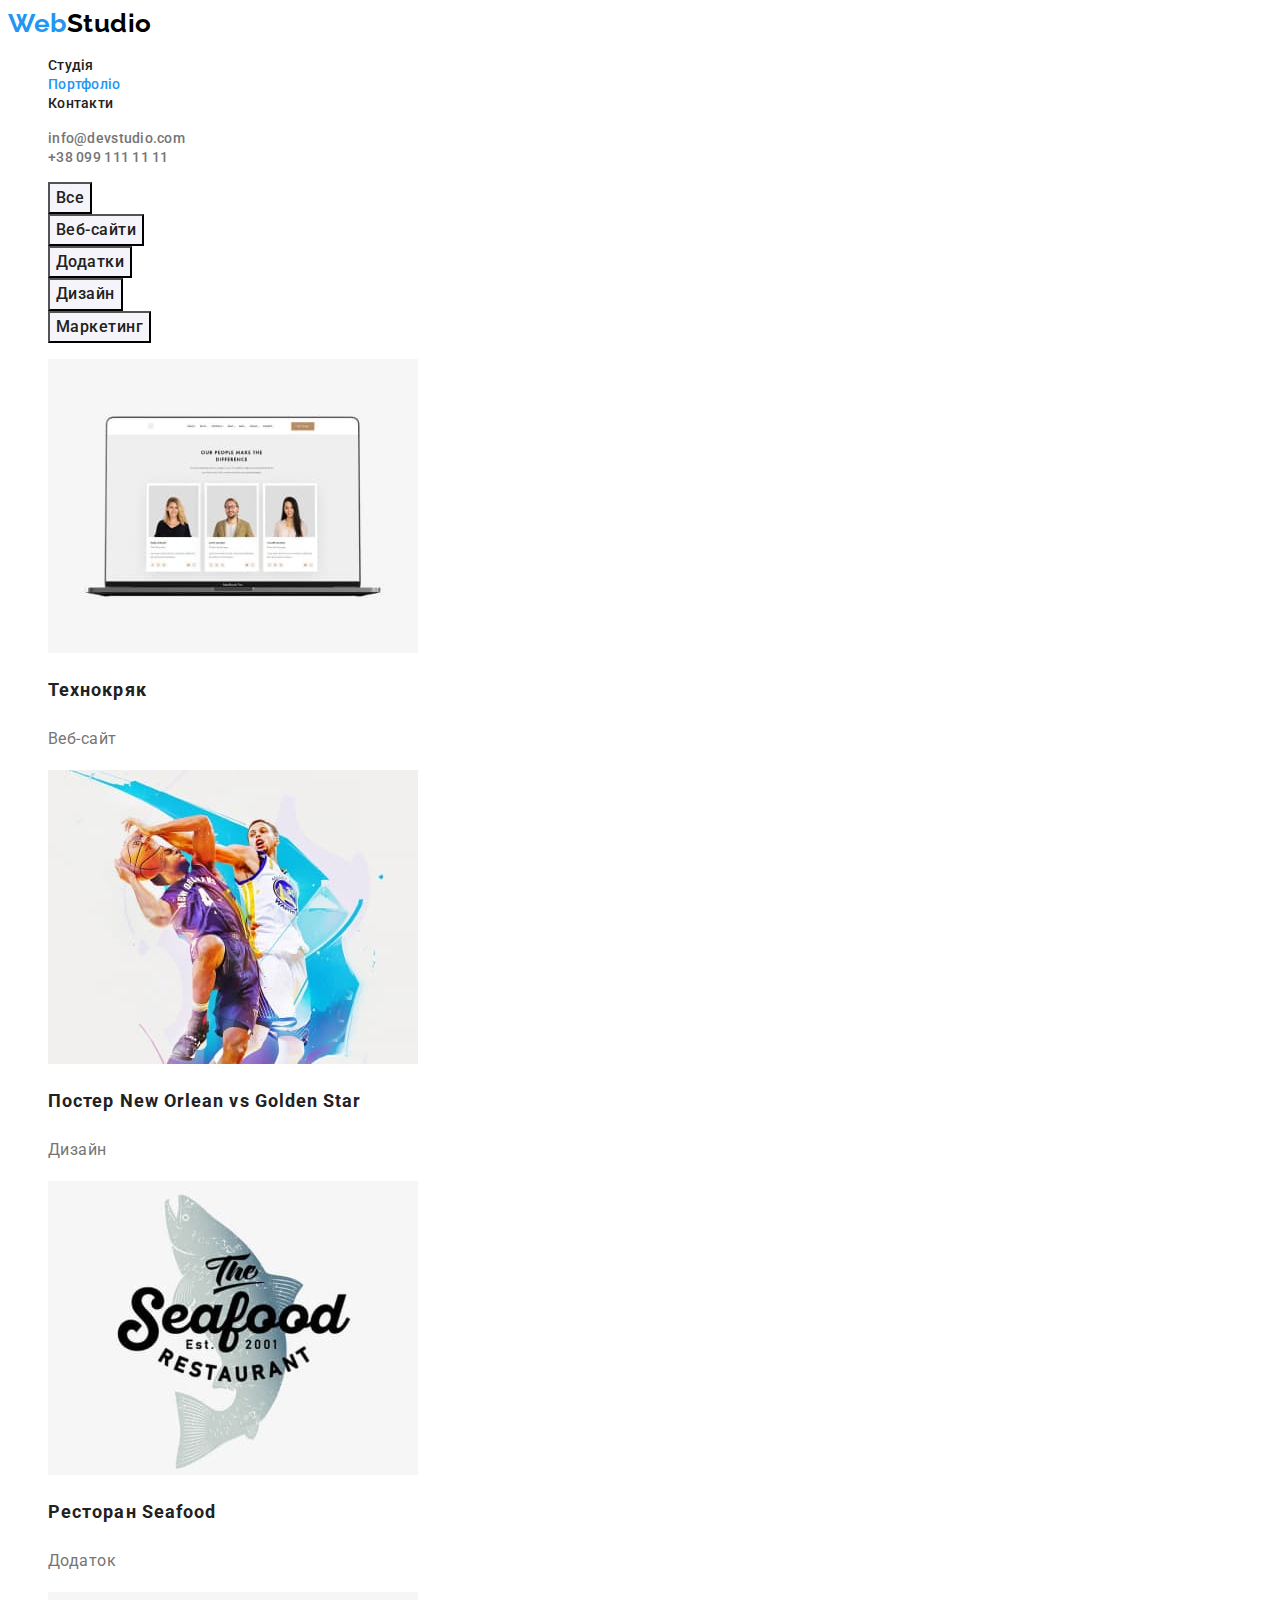
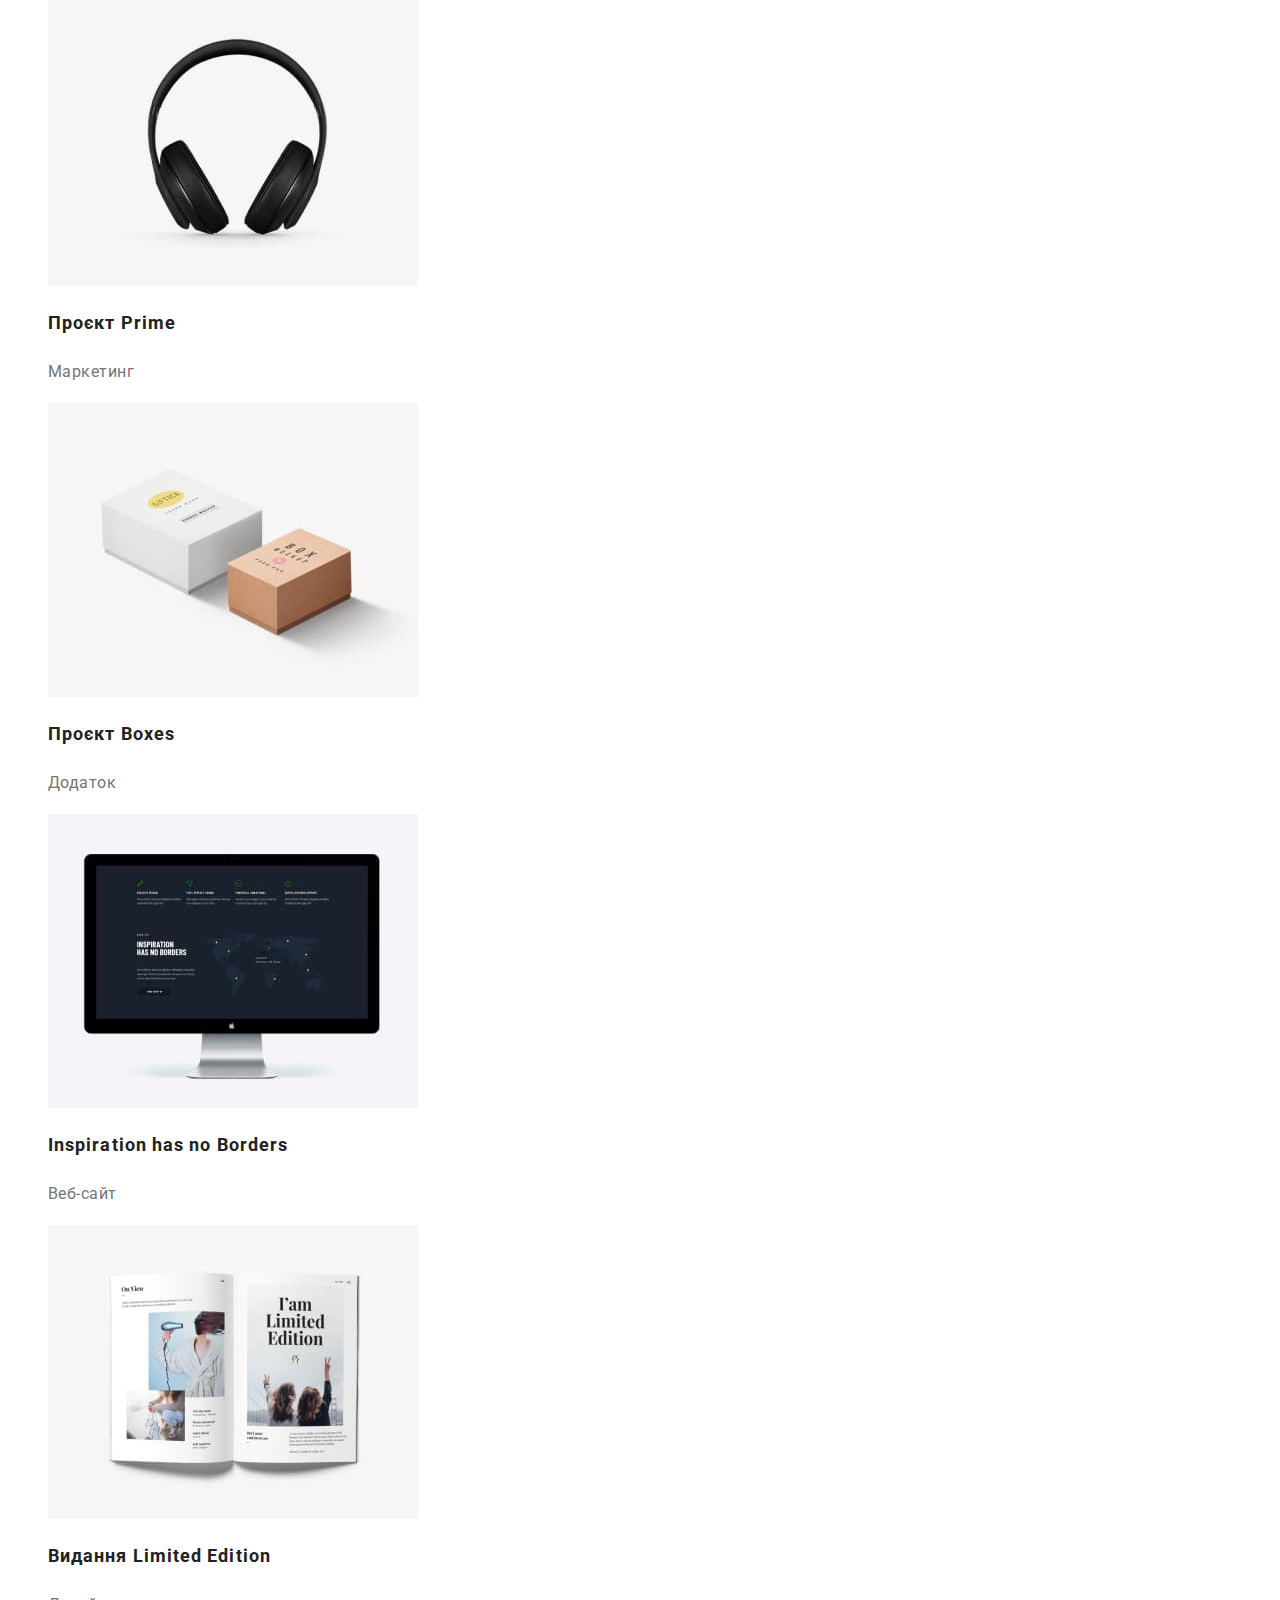
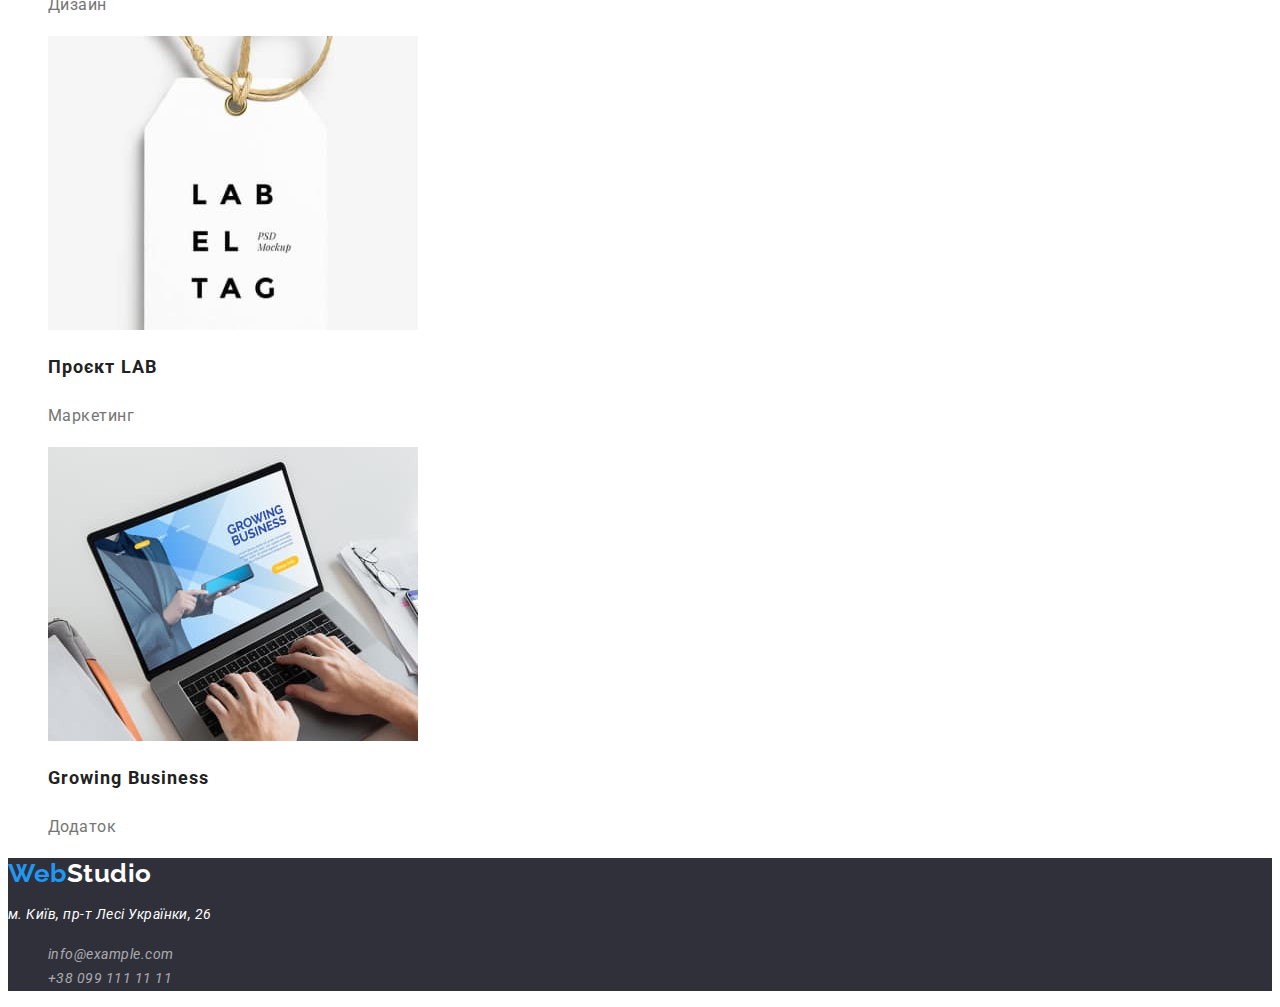
==== portfolio.html @ 64b8dafc "add files hw2" ====
<!DOCTYPE html>
<html lang="uk">

<head>
	<meta charset="UTF-8" />
	<meta
		http-equiv="X-UA-Compatible"
		content="IE=edge"
	/>
	<meta
		name="viewport"
		content="width=device-width, initial-scale=1.0"
	/>
	<title>Portfolio</title>
	<link
		rel="preconnect"
		href="https://fonts.googleapis.com"
	/>
	<link
		rel="preconnect"
		href="https://fonts.gstatic.com"
		crossorigin
	/>
	<link
		href="https://fonts.googleapis.com/css2?family=Raleway:wght@700&family=Roboto:wght@400;500;700;900&display=swap"
		rel="stylesheet"
	/>
	<link
		rel="stylesheet"
		href="./css/styles.css"
	/>
</head>

<body>
	<!--Шапка сайта-->
	<header class="header">
		<nav class="header-nav">
			<a
				href="./index.html"
				lang="en"
				class="logo"
			>Web<span class="header-logo-accent">Studio</span></a>
			<ul class="header-nav-list list">
				<li>
					<a
						href="./index.html"
						class="header-nav-link link"
					>Студія</a>
				</li>
				<li>
					<a
						href="./portfolio.html"
						class="header-nav-link link current"
					>Портфоліо</a>
				</li>
				<li>
					<a
						href="#"
						class="header-nav-link link"
					>Контакти</a>
				</li>
			</ul>
		</nav>
		<ul class="header-contacts list">
			<li>
				<a
					href="mailto:info@devstudio.com"
					class="header-contacts-link link"
				>info@devstudio.com</a>
			</li>
			<li>
				<a
					href="tel:+380991111111"
					class="header-contacts-link link"
				>+38 099 111 11 11</a>
			</li>
		</ul>
	</header>
	<main>
		<!-- Specifications -->
		<section class="portfolio">
			<h1 class="visually-hidden">Портфоліо</h1>
			<ul class="portfolio-button-list list">
				<li><button
						type="button"
						class="portfolio-btn"
					>Все</button></li>
				<li><button
						type="button"
						class="portfolio-btn"
					>Веб-сайти</button></li>
				<li><button
						type="button"
						class="portfolio-btn"
					>Додатки</button></li>
				<li><button
						type="button"
						class="portfolio-btn"
					>Дизайн</button></li>
				<li><button
						type="button"
						class="portfolio-btn"
					>Маркетинг</button></li>
			</ul>
			<ul class="portfolio-list list">
				<li class="portfolio-item">
					<a href="" class=" portfolio-link link">
						<img
						src="./images/specification1.jpg"
						alt="Ноутбук"
						width="370"
						height="294"
						class="portfolio-item"
					/>
					<h2 class="portfolio-sub-title">Технокряк</h2>
					<p class="portfolio-descr">Веб-сайт</p>
				</a>
				</li>
				<li class="portfolio-item">
					<a href="" class=" portfolio-link link">
						<img
						src="./images/specification2.jpg"
						alt="Двоє чоловіків грають у баскетбол"
						width="370"
						height="294"
						class="portfolio-item"
					/>
					<h2 class="portfolio-sub-title">Постер
						<span lang="en">New Orlean vs Golden Star</span>
					</h2>
					<p class="portfolio-descr">Дизайн</p>
				</a>
				</li>
				<li class="portfolio-item">
					<a href="" class=" portfolio-link link">
						<img
						src="./images/specification3.jpg"
						alt="Логотип ресторану"
						width="370"
						height="294"
						class="portfolio-item"
					/>
					<h2 class="portfolio-sub-title">Ресторан
						<span lang="en">Seafood</span>
					</h2>
					<p class="portfolio-descr">Додаток</p>
				</a>
				</li>
				<li class="portfolio-item">
					<a href="" class=" portfolio-link link">
						<img
						src="./images/specification4.jpg"
						alt="Навушники"
						width="370"
						height="294"
						class="portfolio-item"
					/>
					<h2 class="portfolio-sub-title">Проєкт <span lang="en">Prime</span></h2>
					<p class="portfolio-descr">Маркетинг</p>
				</a>
				</li>
				<li class="portfolio-item">
					<a href="" class="portfolio-link link">
						<img
						src="./images/specification5.jpg"
						alt="Дві коробки"
						width="370"
						height="294"
						class="portfolio-item"
					/>
					<h2 class="portfolio-sub-title">Проєкт <span lang="en">Boxes</span>
					</h2>
					<p class="portfolio-descr">Додаток</p>
				</a>
				</li>
				<li class="portfolio-item">
					<a href="" class="portfolio-link link">
						<img
						src="./images/specification6.jpg"
						alt="Монітор"
						width="370"
						height="294"
						class="portfolio-item"
					/>
					<h2
						lang="en"
						class="portfolio-sub-title"
					>Inspiration has no Borders</h2>
					<p class="portfolio-descr">Веб-сайт</p>
				</a>
				</li>
				<li class="portfolio-item">
					<a href="" class="portfolio-link link">
						<img
						src="./images/specification7.jpg"
						alt="Книга"
						width="370"
						height="294"
						class="portfolio-item"
					/>
					<h2 class="portfolio-sub-title">Видання
						<span lang="en">Limited Edition</span>
					</h2>
					<p class="portfolio-descr">Дизайн</p>
				</a>
				</li>
				<li class="portfolio-item">
					<a href="" class="portfolio-link link">
						<img
						src="./images/specification8.jpg"
						alt="Ярлик"
						width="370"
						height="294"
						class="portfolio-item"
					/>
					<h2 class="portfolio-sub-title">Проєкт LAB</h2>
					<p class="portfolio-descr">Маркетинг</p>
				</a>
				</li>
				<li class="portfolio-item">
					<a href="" class="portfolio-link link">
						<img
						src="./images/specification9.jpg"
						alt="Друк на ноутбуці"
						width="370"
						height="294"
						class="portfolio-item"
					/>
					<h2
						lang="en"
						class="portfolio-sub-title"
					>Growing Business</h2>
					<p class="portfolio-descr">Додаток</p>
				</a>
				</li>
			</ul>
		</section>
	</main>
	<!-- Footer -->
	<footer class="footer">
		<a
			href="./index.html"
			lang="en"
			class="logo"
		>Web<span class="footer-logo-accent">Studio</span></a>
		<address>
			<p class="footer-text">м. Київ, пр-т Лесі Українки, 26</p>
			<ul class="footer-list list">
				<li class="footer-item">
					<a
						href="mailto:info@example.com"
						class="footer-link link"
					>info@example.com</a>
				</li>
				<li class="footer-item">
					<a
						href="tel:+380991111111"
						class="footer-link link"
					> +38 099 111 11 11 </a>
				</li>
			</ul>
		</address>
	</footer>
</body>

</html>
---- css/styles.css ----
:root {
	--prymary-text-color: #757575;
	--title-text-color: #212121;
	--accent-color: #2196f3;
  --white-color: #FFFFFF;
  --main-bg-color: #FFFFFF;
  --secondary-bg-color: #2f303a;

}

/*            BODY             */

body {
	font-family: "Roboto", sans-serif;
	color: var(--prymary-text-color);
	background-color: var(--main-bg-color);
	letter-spacing: 0.03em;
}

/*          UTILITIES          */

.logo {
	color: var(--accent-color);
	font-family: "Raleway", sans-serif;
	font-weight: 700;
	letter-spacing: 0.02em;
	font-size: 26px;
	line-height: 1.2;
	text-decoration: none;
}

.visually-hidden {
  position: absolute;
  white-space: nowrap;
  width: 1px;
  height: 1px;
  overflow: hidden;
  border: 0;
  padding: 0;
  clip: rect(0 0 0 0);
  clip-path: inset(50%);
  margin: -1px;
}	

.link {
	text-decoration: none;
}

.link:hover,
.link:focus {
	color: var(--accent-color);
}


.list {
	list-style: none;
}


.title {
	font-size: 36px;
	line-height: 1.7;
	text-align: center;
	color: var(--title-text-color);
}


/*          HEADER          */

.header-logo-accent {
	color: #000000;
}

.header-nav-link {
	font-weight: 500;
	font-size: 14px;
	line-height: 1.14;
	letter-spacing: 0.02em;
	color: var(--title-text-color);
}

.header-contacts-link {
	font-weight: 500;
	font-size: 14px;
	line-height: 1.14;
	letter-spacing: 0.02em;
	color: inherit;
}

.current {
	color: var(--accent-color);
}

/*          HERO          */

.hero {
	background-color: var(--secondary-bg-color);
}

.hero-title {
	color: var(--white-color);
	font-weight: 900;
	text-transform: uppercase;
	text-align: center;
	line-height: 1.36;
	letter-spacing: 0.06em;
	font-size: 44px;
}

.hero-btn {
	font-family: inherit;
	font-weight: 700;
	font-size: 16px;
	line-height: 1.88;
	letter-spacing: 0.06em;
	background: var(--accent-color);
	color: var(--white-color);
}

.hero-btn:hover,
.hero-btn:focus {
	background-color: #188CE8;
}

/*          BENEFIT          */

.benefit-sub-title {
	font-size: 14px;
	line-height: 1.14;
	text-transform: uppercase;
	color: var(--title-text-color);
}

.benefit-descr {
	font-size: 14px;
	line-height: 1.71;
}

/*          ACTION          */



/*          TEAM          */

.team {
	background-color: #F5F4FA;;
}

.team-sub-title {
	font-weight: 500;
	font-size: 16px;
	line-height: 1.9;
	text-align: center;
	color: var(--title-text-color);
}

.team-descr {
font-size: 16px;
line-height: 1.9;
text-align: center;
}

/*          PORTFOLIO          */

.portfolio-btn {
	font-family: inherit;
	font-weight: 500;
	font-size: 16px;
	line-height: 1.63;
	letter-spacing: inherit;
  color: var(--title-text-color);
  background-color: #F5F4FA;
}

.portfolio-btn:hover,
.portfolio-btn:focus {
	color: var(--white-color);
	background-color: var(--accent-color);
}

.portfolio-sub-title {
	font-size: 18px;
	line-height: 2;
	letter-spacing: 0.06em;
	color: var(--title-text-color);
}

.portfolio-descr {
	color: var(--prymary-text-color);
	font-size: 16px;
	line-height: 1.88;
}

/*          FOOTER          */

.footer {
	background: var(--secondary-bg-color);
}

.footer-logo-accent {
	color: var(--white-color);
}

.address {
	font-style: normal;
}

.footer-text {
	
	font-size: 14px;
	line-height: 1.71;
	color: var(--white-color);
}

.footer-link {
	font-size: 14px;
	line-height: 1.71;
	font-family: inherit;
	font-weight: inherit;
	color: rgba(255, 255, 255, 0.6);
}
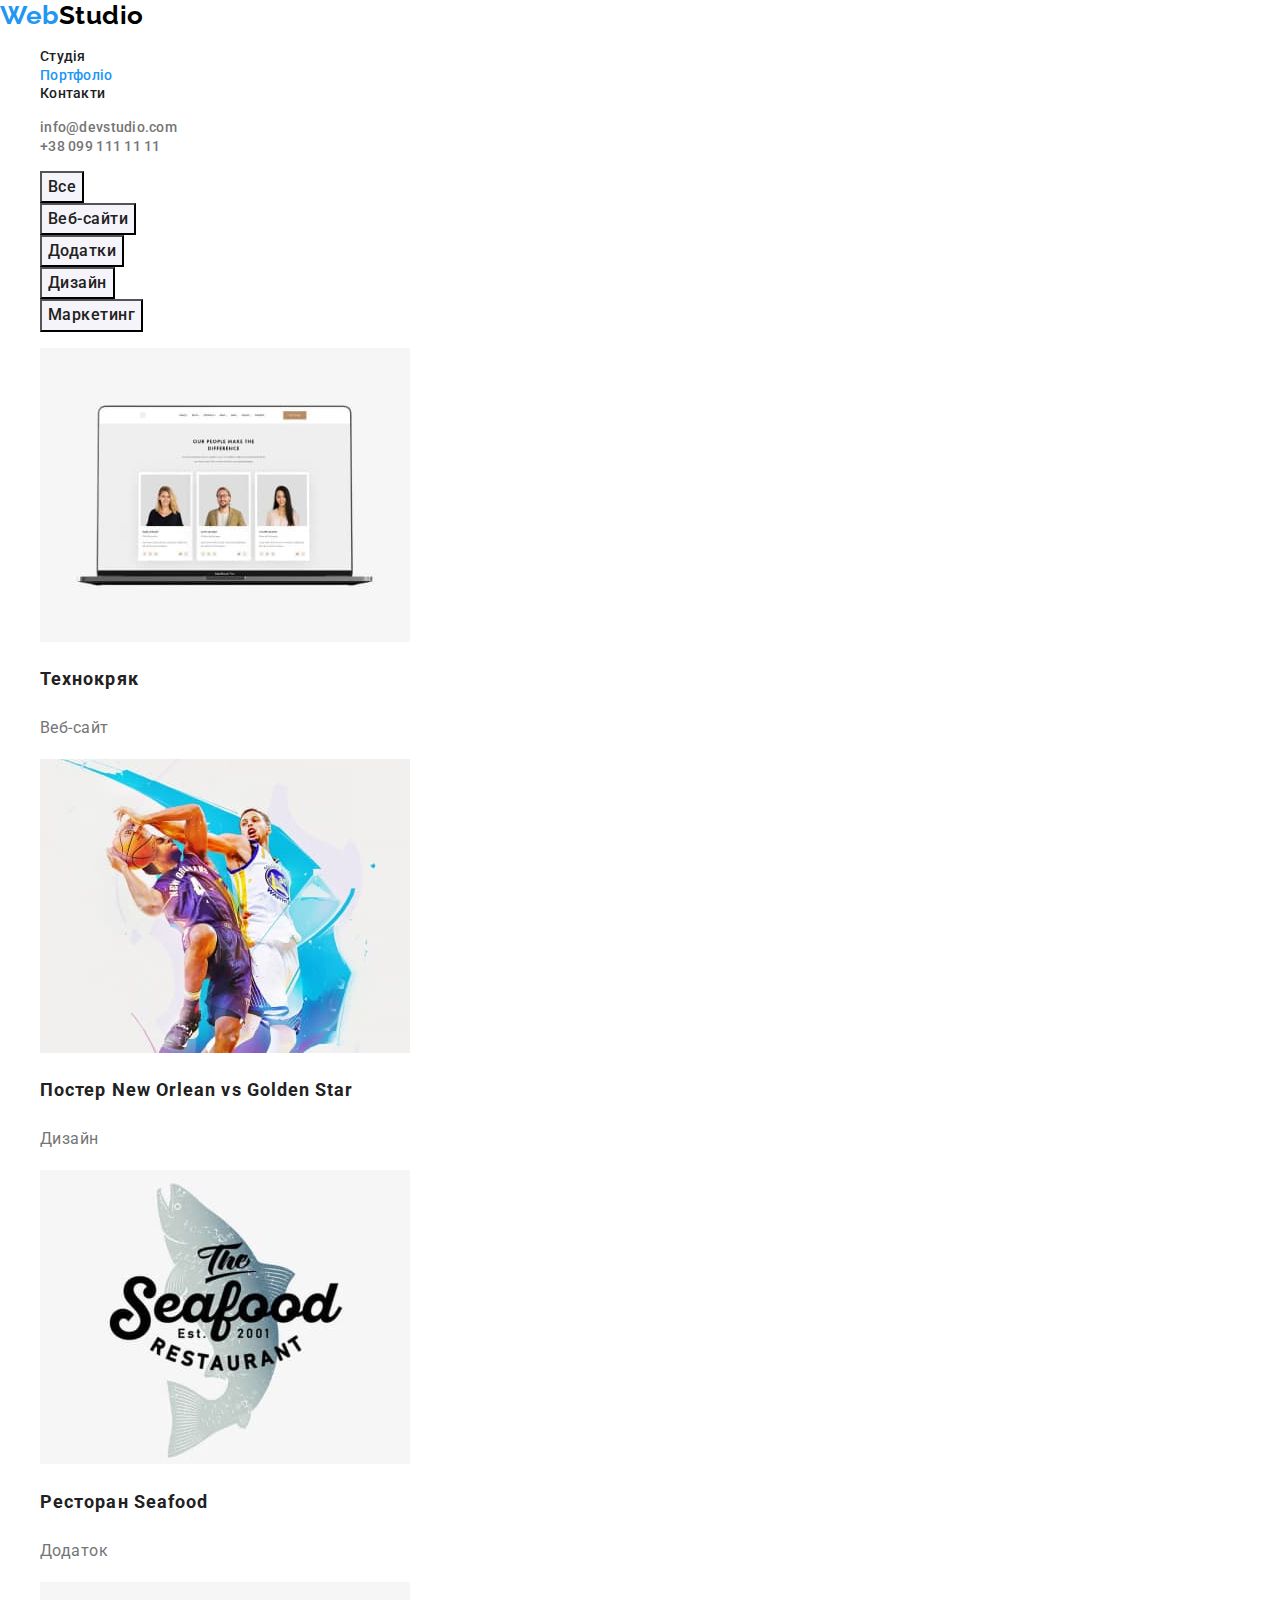
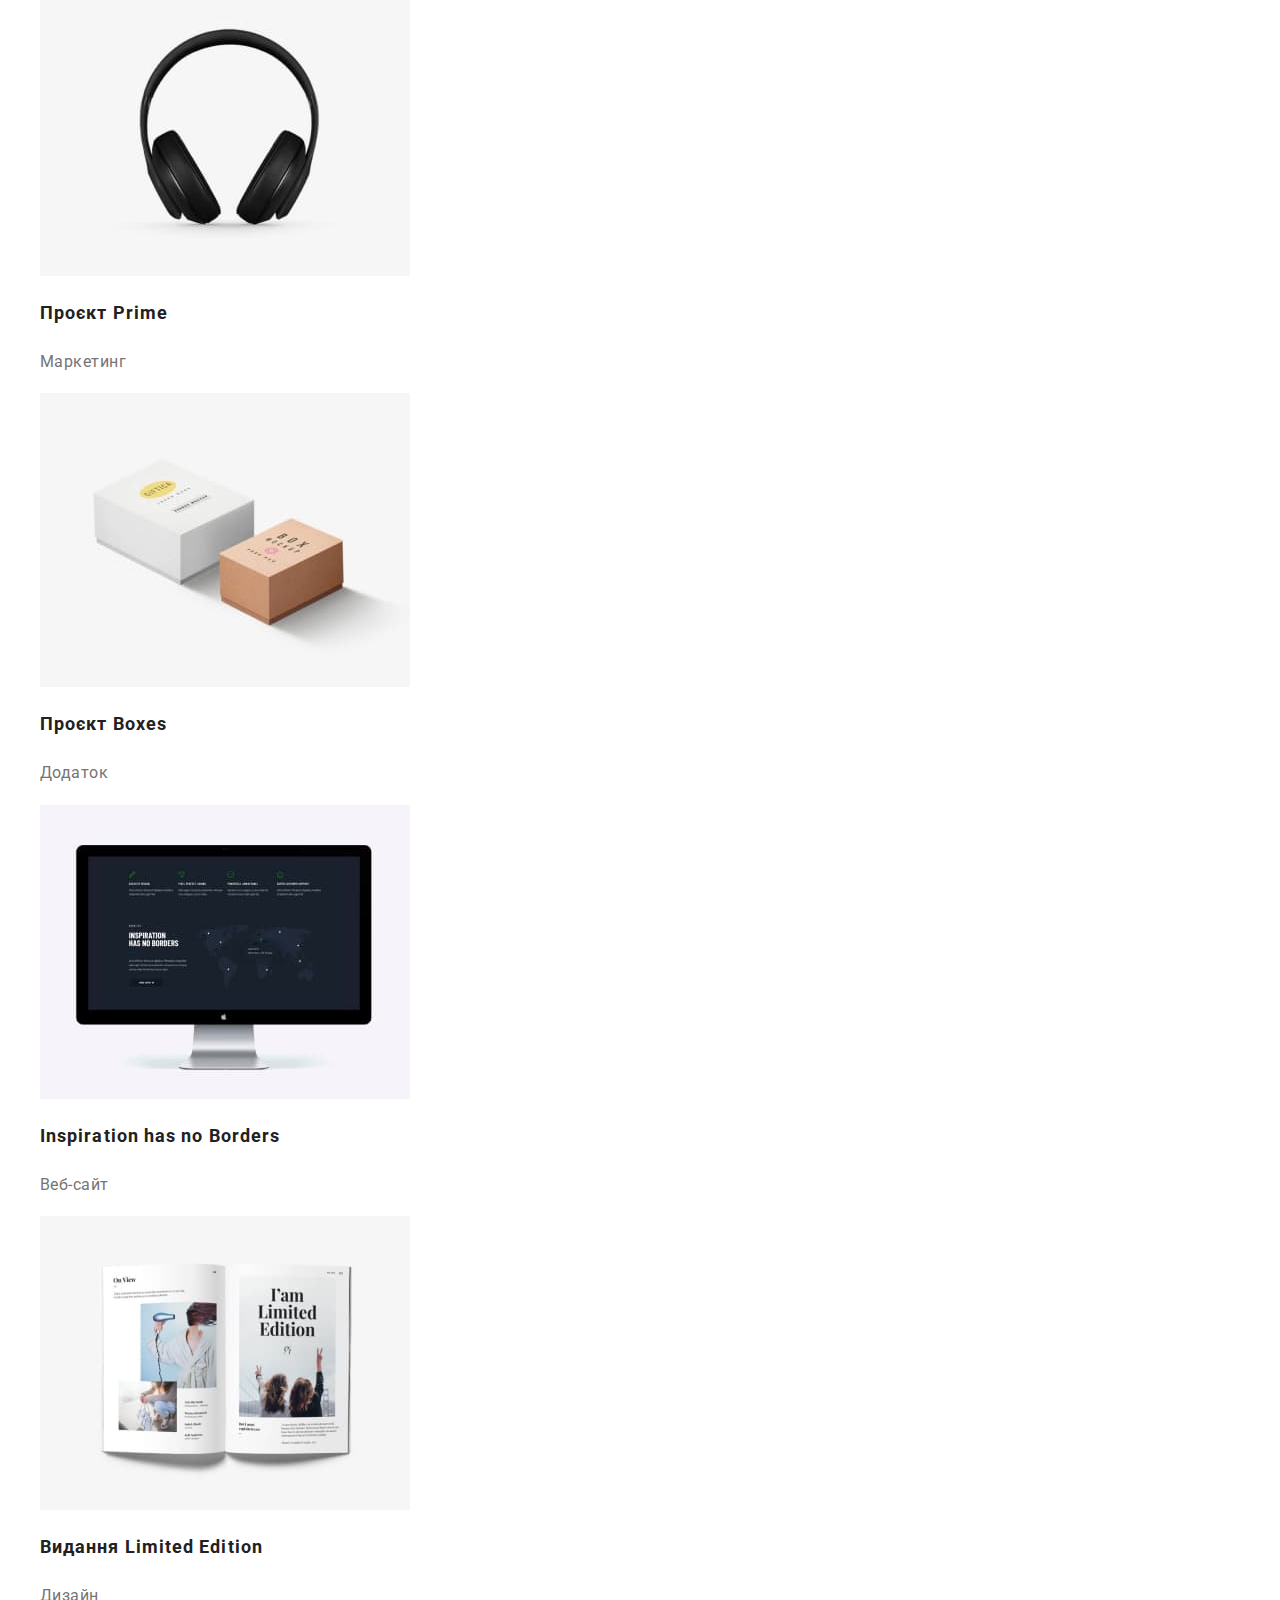
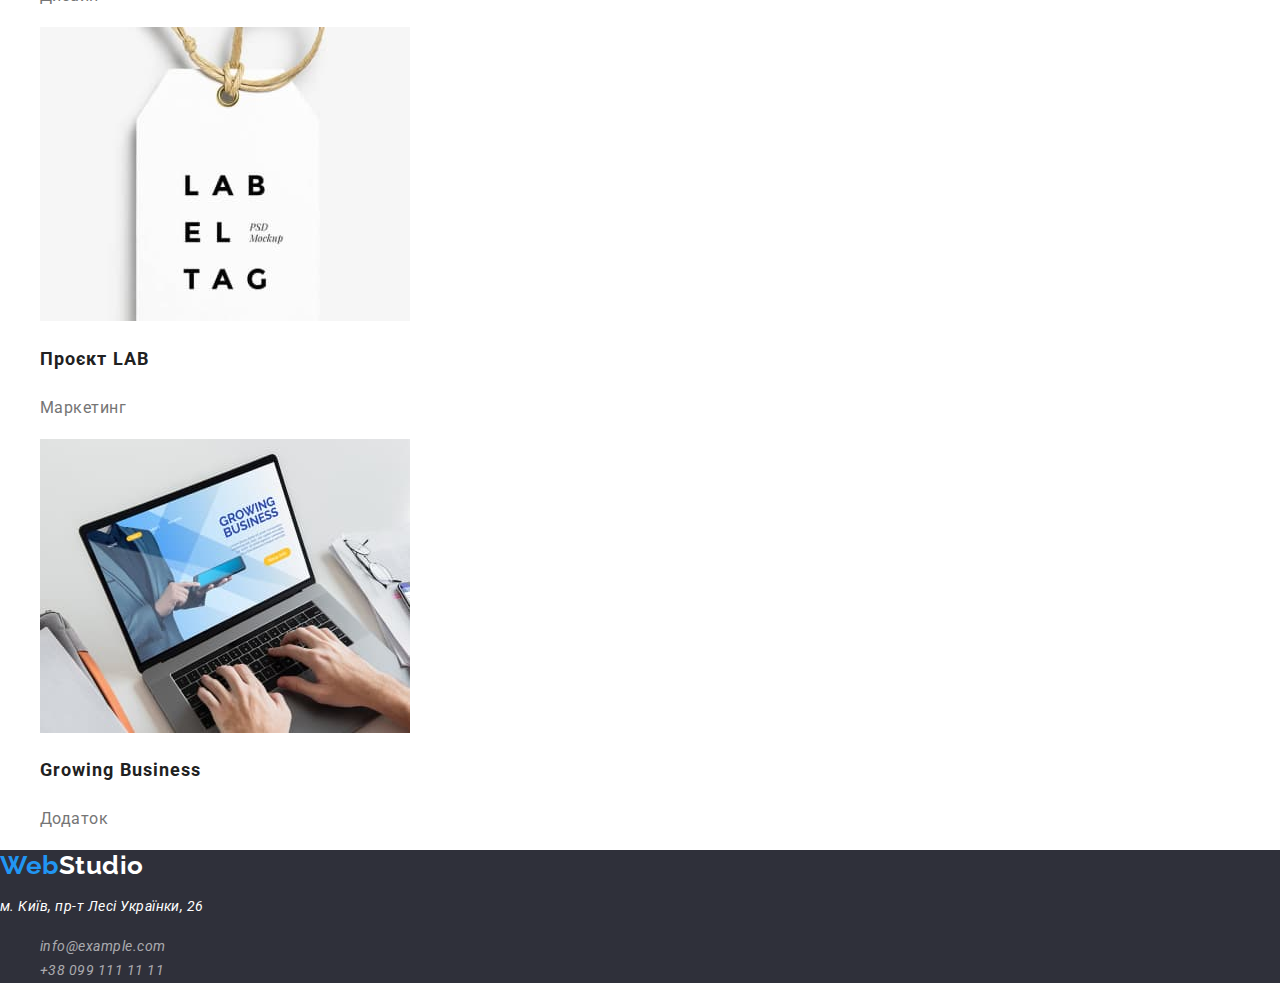
==== commit 9cec44f0: "add normalyze" ====
--- a/portfolio.html
+++ b/portfolio.html
@@ -25,6 +25,7 @@
 		href="https://fonts.googleapis.com/css2?family=Raleway:wght@700&family=Roboto:wght@400;500;700;900&display=swap"
 		rel="stylesheet"
 	/>
+		<link rel="stylesheet" href="https://cdnjs.cloudflare.com/ajax/libs/modern-normalize/1.1.0/modern-normalize.min.css">
 	<link
 		rel="stylesheet"
 		href="./css/styles.css"
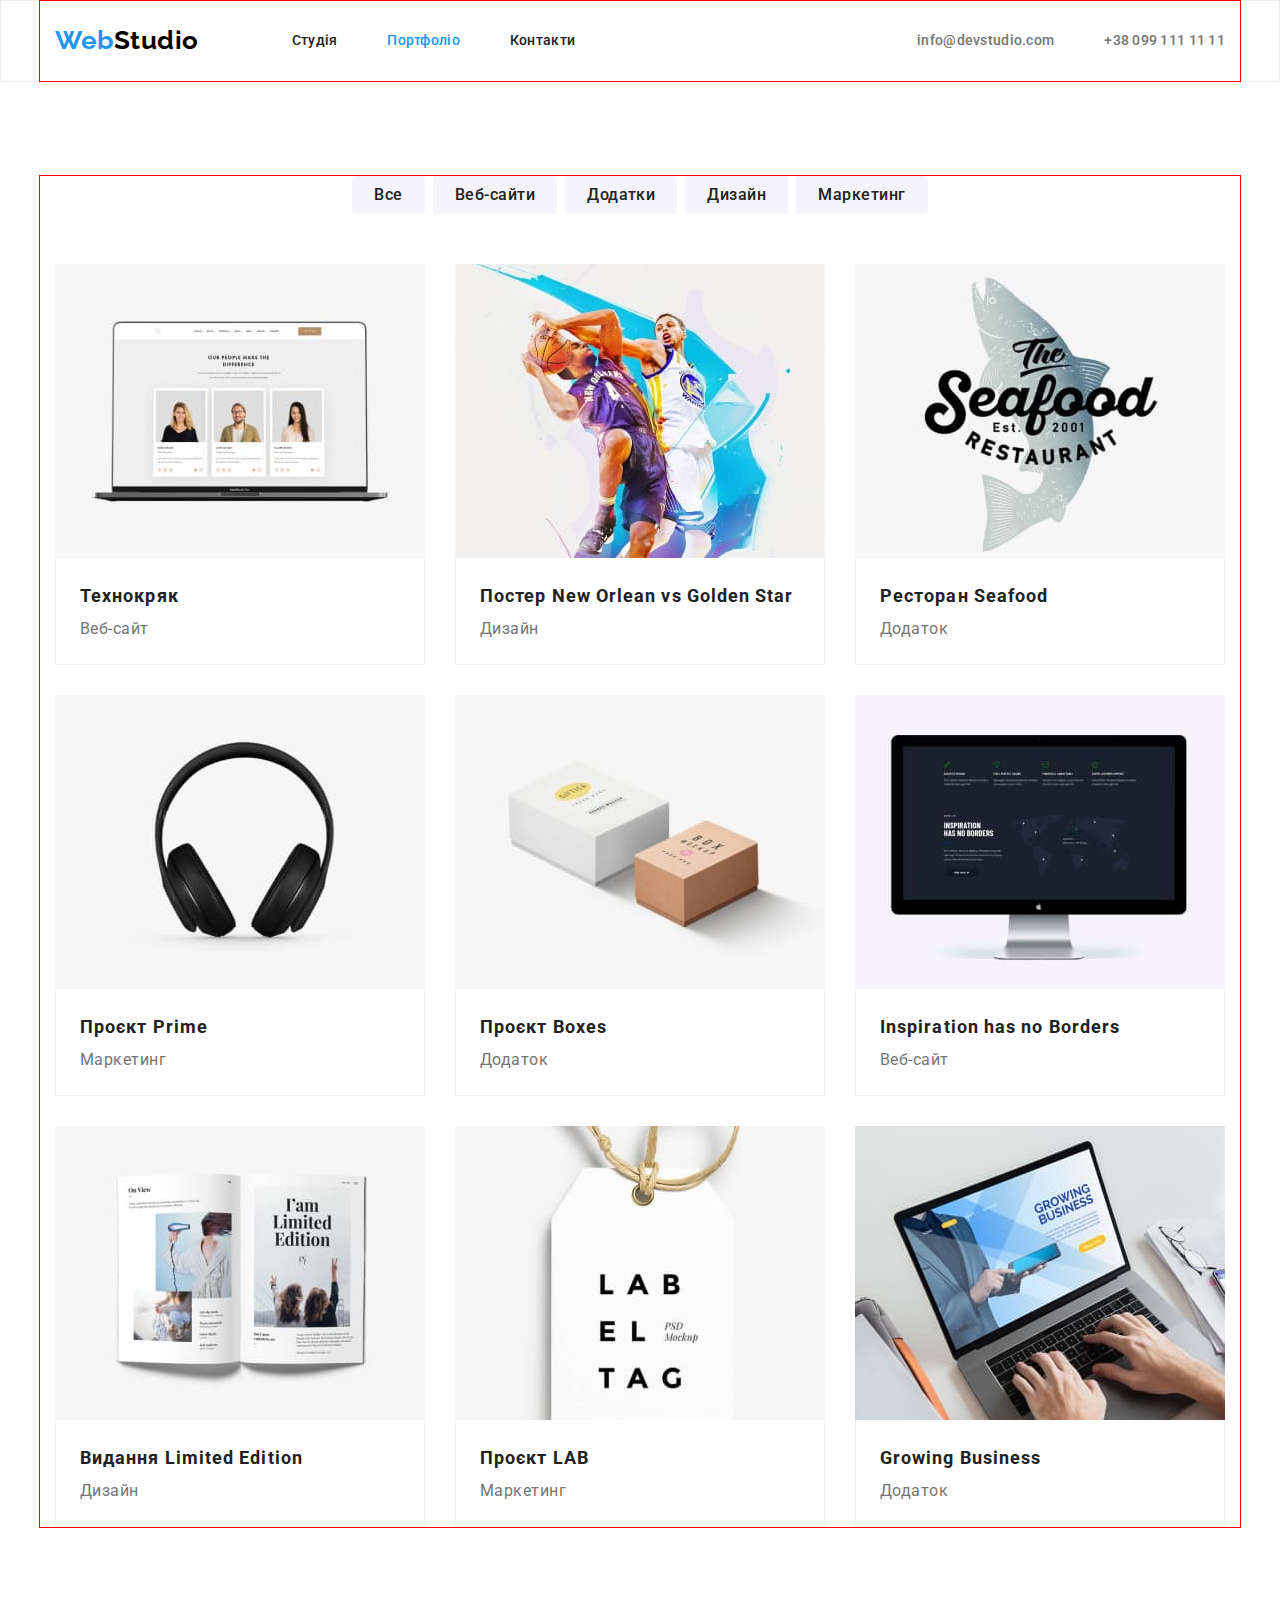
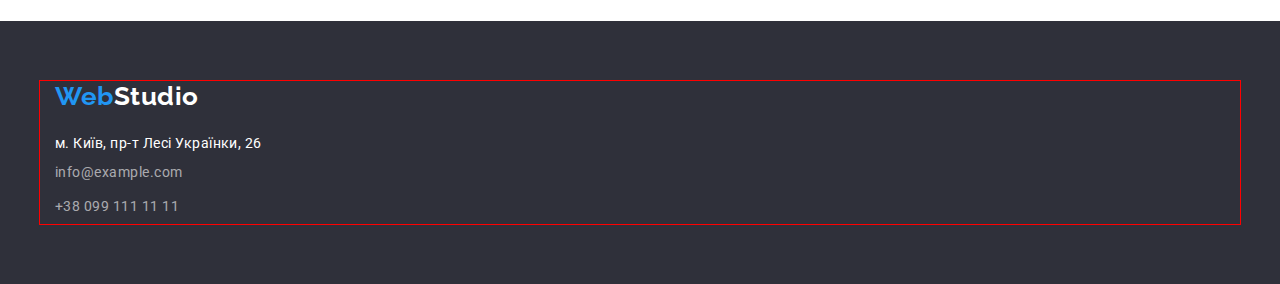
==== commit 75f20926: "add-final-version" ====
--- a/portfolio.html
+++ b/portfolio.html
@@ -35,232 +35,258 @@
 <body>
 	<!--Шапка сайта-->
 	<header class="header">
-		<nav class="header-nav">
-			<a
-				href="./index.html"
-				lang="en"
-				class="logo"
-			>Web<span class="header-logo-accent">Studio</span></a>
-			<ul class="header-nav-list list">
-				<li>
+		<div class="container header-container">
+			<nav class="header-nav">
+				<a
+					href="./index.html"
+					lang="en"
+					class="header-logo logo link"
+				>Web<span class="header-logo-accent">Studio</span></a>
+				<ul class="header-nav-list list">
+					<li class="header-nav-item">
+						<a
+							href="./index.html"
+							class="header-nav-link link"
+						>Студія</a>
+					</li>
+					<li class="header-nav-item">
+						<a
+							href="./portfolio.html"
+							class="header-nav-link link current"
+						>Портфоліо</a>
+					</li>
+					<li class="header-nav-item">
+						<a
+							href="#"
+							class="header-nav-link link"
+						>Контакти</a>
+					</li>
+				</ul>
+			</nav>
+			<ul class="header-contacts-list list">
+				<li class="header-contacts-item">
 					<a
-						href="./index.html"
-						class="header-nav-link link"
-					>Студія</a>
+						href="mailto:info@devstudio.com"
+						class="header-contacts-link link"
+					>info@devstudio.com</a>
 				</li>
-				<li>
+				<li class="header-contacts-item">
 					<a
-						href="./portfolio.html"
-						class="header-nav-link link current"
-					>Портфоліо</a>
-				</li>
-				<li>
-					<a
-						href="#"
-						class="header-nav-link link"
-					>Контакти</a>
+						href="tel:+380991111111"
+						class="header-contacts-link link"
+					>+38 099 111 11 11</a>
 				</li>
 			</ul>
-		</nav>
-		<ul class="header-contacts list">
-			<li>
-				<a
-					href="mailto:info@devstudio.com"
-					class="header-contacts-link link"
-				>info@devstudio.com</a>
-			</li>
-			<li>
-				<a
-					href="tel:+380991111111"
-					class="header-contacts-link link"
-				>+38 099 111 11 11</a>
-			</li>
-		</ul>
+		</div>
 	</header>
 	<main>
 		<!-- Specifications -->
-		<section class="portfolio">
-			<h1 class="visually-hidden">Портфоліо</h1>
-			<ul class="portfolio-button-list list">
-				<li><button
-						type="button"
-						class="portfolio-btn"
-					>Все</button></li>
-				<li><button
-						type="button"
-						class="portfolio-btn"
-					>Веб-сайти</button></li>
-				<li><button
-						type="button"
-						class="portfolio-btn"
-					>Додатки</button></li>
-				<li><button
-						type="button"
-						class="portfolio-btn"
-					>Дизайн</button></li>
-				<li><button
-						type="button"
-						class="portfolio-btn"
-					>Маркетинг</button></li>
-			</ul>
-			<ul class="portfolio-list list">
-				<li class="portfolio-item">
-					<a href="" class=" portfolio-link link">
-						<img
-						src="./images/specification1.jpg"
-						alt="Ноутбук"
-						width="370"
-						height="294"
-						class="portfolio-item"
-					/>
-					<h2 class="portfolio-sub-title">Технокряк</h2>
-					<p class="portfolio-descr">Веб-сайт</p>
-				</a>
-				</li>
-				<li class="portfolio-item">
-					<a href="" class=" portfolio-link link">
-						<img
-						src="./images/specification2.jpg"
-						alt="Двоє чоловіків грають у баскетбол"
-						width="370"
-						height="294"
-						class="portfolio-item"
-					/>
-					<h2 class="portfolio-sub-title">Постер
-						<span lang="en">New Orlean vs Golden Star</span>
-					</h2>
-					<p class="portfolio-descr">Дизайн</p>
-				</a>
-				</li>
-				<li class="portfolio-item">
-					<a href="" class=" portfolio-link link">
-						<img
-						src="./images/specification3.jpg"
-						alt="Логотип ресторану"
-						width="370"
-						height="294"
-						class="portfolio-item"
-					/>
-					<h2 class="portfolio-sub-title">Ресторан
-						<span lang="en">Seafood</span>
-					</h2>
-					<p class="portfolio-descr">Додаток</p>
-				</a>
-				</li>
-				<li class="portfolio-item">
-					<a href="" class=" portfolio-link link">
-						<img
-						src="./images/specification4.jpg"
-						alt="Навушники"
-						width="370"
-						height="294"
-						class="portfolio-item"
-					/>
-					<h2 class="portfolio-sub-title">Проєкт <span lang="en">Prime</span></h2>
-					<p class="portfolio-descr">Маркетинг</p>
-				</a>
-				</li>
-				<li class="portfolio-item">
-					<a href="" class="portfolio-link link">
-						<img
-						src="./images/specification5.jpg"
-						alt="Дві коробки"
-						width="370"
-						height="294"
-						class="portfolio-item"
-					/>
-					<h2 class="portfolio-sub-title">Проєкт <span lang="en">Boxes</span>
-					</h2>
-					<p class="portfolio-descr">Додаток</p>
-				</a>
-				</li>
-				<li class="portfolio-item">
-					<a href="" class="portfolio-link link">
-						<img
-						src="./images/specification6.jpg"
-						alt="Монітор"
-						width="370"
-						height="294"
-						class="portfolio-item"
-					/>
-					<h2
-						lang="en"
-						class="portfolio-sub-title"
-					>Inspiration has no Borders</h2>
-					<p class="portfolio-descr">Веб-сайт</p>
-				</a>
-				</li>
-				<li class="portfolio-item">
-					<a href="" class="portfolio-link link">
-						<img
-						src="./images/specification7.jpg"
-						alt="Книга"
-						width="370"
-						height="294"
-						class="portfolio-item"
-					/>
-					<h2 class="portfolio-sub-title">Видання
-						<span lang="en">Limited Edition</span>
-					</h2>
-					<p class="portfolio-descr">Дизайн</p>
-				</a>
-				</li>
-				<li class="portfolio-item">
-					<a href="" class="portfolio-link link">
-						<img
-						src="./images/specification8.jpg"
-						alt="Ярлик"
-						width="370"
-						height="294"
-						class="portfolio-item"
-					/>
-					<h2 class="portfolio-sub-title">Проєкт LAB</h2>
-					<p class="portfolio-descr">Маркетинг</p>
-				</a>
-				</li>
-				<li class="portfolio-item">
-					<a href="" class="portfolio-link link">
-						<img
-						src="./images/specification9.jpg"
-						alt="Друк на ноутбуці"
-						width="370"
-						height="294"
-						class="portfolio-item"
-					/>
-					<h2
-						lang="en"
-						class="portfolio-sub-title"
-					>Growing Business</h2>
-					<p class="portfolio-descr">Додаток</p>
-				</a>
-				</li>
-			</ul>
+		<section class="portfolio section">
+			<div class="container">
+				<h1 class="visually-hidden">Портфоліо</h1>
+				<ul class="portfolio-button-list list">
+					<li><button
+							type="button"
+							class="portfolio-btn current-bnt"
+						>Все</button></li>
+					<li><button
+							type="button"
+							class="portfolio-btn"
+						>Веб-сайти</button></li>
+					<li><button
+							type="button"
+							class="portfolio-btn"
+						>Додатки</button></li>
+					<li><button
+							type="button"
+							class="portfolio-btn"
+						>Дизайн</button></li>
+					<li><button
+							type="button"
+							class="portfolio-btn"
+						>Маркетинг</button></li>
+				</ul>
+				
+				<ul class="portfolio-list list">
+					<li class="portfolio-item">
+						<a href="" class=" portfolio-link link">
+							<img
+							src="./images/specification1.jpg"
+							alt="Ноутбук"
+							width="370"
+							height="294"
+							class="portfolio-img"
+						/>
+						<div class="portfolio-text">
+							<h2 class="portfolio-sub-title">Технокряк</h2>
+							<p class="portfolio-descr">Веб-сайт</p>
+						</div>
+					</a>
+					</li>
+					<li class="portfolio-item">
+						<a href="" class=" portfolio-link link">
+							<img
+							src="./images/specification2.jpg"
+							alt="Двоє чоловіків грають у баскетбол"
+							width="370"
+							height="294"
+							class="portfolio-img"
+						/>
+						<div class="portfolio-text">
+							<h2 class="portfolio-sub-title">Постер
+							<span lang="en">New Orlean vs Golden Star</span>
+						</h2>
+						<p class="portfolio-descr">Дизайн</p>
+						</div>
+						
+					</a>
+					</li>
+					<li class="portfolio-item">
+						<a href="" class=" portfolio-link link">
+							<img
+							src="./images/specification3.jpg"
+							alt="Логотип ресторану"
+							width="370"
+							height="294"
+							class="portfolio-img"
+						/>
+						<div class="portfolio-text">
+							<h2 class="portfolio-sub-title">Ресторан
+								<span lang="en">Seafood</span>
+							</h2>
+							<p class="portfolio-descr">Додаток</p>
+						</div>
+					</a>
+					</li>
+					<li class="portfolio-item">
+						<a href="" class=" portfolio-link link">
+							<img
+							src="./images/specification4.jpg"
+							alt="Навушники"
+							width="370"
+							height="294"
+							class="portfolio-img"
+						/>
+						<div class="portfolio-text">
+							<h2 class="portfolio-sub-title">Проєкт <span lang="en">Prime</span></h2>
+							<p class="portfolio-descr">Маркетинг</p>
+						</div>
+					</a>
+					</li>
+					<li class="portfolio-item">
+						<a href="" class="portfolio-link link">
+							<img
+							src="./images/specification5.jpg"
+							alt="Дві коробки"
+							width="370"
+							height="294"
+							class="portfolio-img"
+						/>
+						<div class="portfolio-text">
+							<h2 class="portfolio-sub-title">Проєкт <span lang="en">Boxes</span>
+							</h2>
+							<p class="portfolio-descr">Додаток</p>
+						</div>
+					</a>
+					</li>
+					<li class="portfolio-item">
+						<a href="" class="portfolio-link link">
+							<img
+							src="./images/specification6.jpg"
+							alt="Монітор"
+							width="370"
+							height="294"
+							class="portfolio-img"
+						/>
+						<div class="portfolio-text">
+							<h2
+								lang="en"
+								class="portfolio-sub-title"
+							>Inspiration has no Borders</h2>
+							<p class="portfolio-descr">Веб-сайт</p>
+						</div>
+					</a>
+					</li>
+					<li class="portfolio-item">
+						<a href="" class="portfolio-link link">
+							<img
+							src="./images/specification7.jpg"
+							alt="Книга"
+							width="370"
+							height="294"
+							class="portfolio-img"
+						/>
+						<div class="portfolio-text">
+							<h2 class="portfolio-sub-title">Видання
+								<span lang="en">Limited Edition</span>
+							</h2>
+							<p class="portfolio-descr">Дизайн</p>
+						</div>
+					</a>
+					</li>
+					<li class="portfolio-item">
+						<a href="" class="portfolio-link link">
+							<img
+							src="./images/specification8.jpg"
+							alt="Ярлик"
+							width="370"
+							height="294"
+							class="portfolio-img"
+						/>
+						<div class="portfolio-text">
+							<h2 class="portfolio-sub-title">Проєкт LAB</h2>
+							<p class="portfolio-descr">Маркетинг</p>
+						</div>
+					</a>
+					</li>
+					<li class="portfolio-item">
+						<a href="" class="portfolio-link link">
+							<img
+							src="./images/specification9.jpg"
+							alt="Друк на ноутбуці"
+							width="370"
+							height="294"
+							class="portfolio-img"
+						/>
+						<div class="portfolio-text">
+							<h2
+								lang="en"
+								class="portfolio-sub-title"
+							>Growing Business</h2>
+							<p class="portfolio-descr">Додаток</p>
+						</div>
+					</a>
+					</li>
+				</ul>
+			</div>
 		</section>
 	</main>
 	<!-- Footer -->
 	<footer class="footer">
-		<a
-			href="./index.html"
-			lang="en"
-			class="logo"
-		>Web<span class="footer-logo-accent">Studio</span></a>
-		<address>
-			<p class="footer-text">м. Київ, пр-т Лесі Українки, 26</p>
-			<ul class="footer-list list">
-				<li class="footer-item">
-					<a
-						href="mailto:info@example.com"
-						class="footer-link link"
-					>info@example.com</a>
-				</li>
-				<li class="footer-item">
-					<a
-						href="tel:+380991111111"
-						class="footer-link link"
-					> +38 099 111 11 11 </a>
-				</li>
-			</ul>
-		</address>
+		<div class="container">
+			<a
+				href="./index.html"
+				lang="en"
+				class="footer-logo logo link"
+			>Web<span class="footer-logo-accent">Studio</span></a>
+			<address class="address">
+				<p class="footer-text">м. Київ, пр-т Лесі Українки, 26</p>
+				<ul class="footer-list list">
+					<li class="footer-item">
+						<a
+							href="mailto:info@example.com"
+							class="footer-link link"
+						>info@example.com</a>
+					</li>
+					<li class="footer-item">
+						<a
+							href="tel:+380991111111"
+							class="footer-link link"
+						> +38 099 111 11 11 </a>
+					</li>
+				</ul>
+			</address>
+		</div>
 	</footer>
 </body>
 
--- a/css/styles.css
+++ b/css/styles.css
@@ -19,6 +19,23 @@
 }
 
 /*          UTILITIES          */
+
+h1,
+h2,
+h3,
+h4,
+h5,
+h6,
+p {
+	margin: 0;
+	padding: 0;
+}
+
+img {
+	display: block;
+	max-width: 100%;
+	height: auto;
+}
 
 .logo {
 	color: var(--accent-color);
@@ -45,6 +62,7 @@
 
 .link {
 	text-decoration: none;
+	display: block;
 }
 
 .link:hover,
@@ -55,6 +73,8 @@
 
 .list {
 	list-style: none;
+	margin: 0;
+	padding: 0;
 }
 
 
@@ -65,14 +85,51 @@
 	color: var(--title-text-color);
 }
 
+.container {
+	margin: auto;
+	max-width: 1200px;
+	padding: 0 15px	;
+
+
+	outline: 1px solid red;
+}
+
+.section {
+	padding: 94px 0;
+}
 
 /*          HEADER          */
+
+.header {
+	border: 1px solid #ECECEC
+}
+
+.header-logo {
+	margin-right: 93px;
+}
 
 .header-logo-accent {
 	color: #000000;
 }
 
+.header-container {
+	display: flex;
+	align-items: center;
+}
+
+.header-nav {
+	display: flex;
+	align-items: center;
+}
+
+.header-nav-list {
+	display: flex;
+	column-gap: 50px;
+}
+
 .header-nav-link {
+	padding: 32px 0;
+
 	font-weight: 500;
 	font-size: 14px;
 	line-height: 1.14;
@@ -80,7 +137,15 @@
 	color: var(--title-text-color);
 }
 
+.header-contacts-list {
+	display: flex;
+	margin-left: auto;
+	column-gap: 50px;
+}
+
 .header-contacts-link {
+	padding: 32px 0;
+
 	font-weight: 500;
 	font-size: 14px;
 	line-height: 1.14;
@@ -95,10 +160,19 @@
 /*          HERO          */
 
 .hero {
+	padding: 200px 0;
+
 	background-color: var(--secondary-bg-color);
 }
 
+.hero-container {
+	padding: 200px 0;
+}
+
 .hero-title {
+	max-width: 696px;
+	margin: 0 auto 30px;
+
 	color: var(--white-color);
 	font-weight: 900;
 	text-transform: uppercase;
@@ -109,6 +183,12 @@
 }
 
 .hero-btn {
+	display: block;
+	margin-left: auto;
+	margin-right: auto;
+	border-radius: 4px;
+	padding: 10px 32px;
+
 	font-family: inherit;
 	font-weight: 700;
 	font-size: 16px;
@@ -125,7 +205,20 @@
 
 /*          BENEFIT          */
 
+.benefit-list {
+	display: flex;
+	gap: 30px;
+	
+}
+
+.benefit-item {
+	width: calc((100%-90px)/4);
+	
+}
+
 .benefit-sub-title {
+	margin-bottom: 10px;
+
 	font-size: 14px;
 	line-height: 1.14;
 	text-transform: uppercase;
@@ -139,12 +232,41 @@
 
 /*          ACTION          */
 
-
+.action-title {
+	margin-bottom: 50px;
+}
+
+.action-list {
+	display: flex;
+	column-gap: 30px;
+	
+}
+
+.action-item {
+	width: calc((100%-60px)/3);
+}
 
 /*          TEAM          */
 
 .team {
 	background-color: #F5F4FA;;
+}
+
+.team-title {
+	margin-bottom: 50px;
+}
+
+.team-list {
+	display: flex;
+	column-gap: 30px;
+}
+
+.team-item {
+	width: calc((100%-90px)/4);
+}
+
+.team-text {
+	padding: 30px 0;
 }
 
 .team-sub-title {
@@ -163,7 +285,18 @@
 
 /*          PORTFOLIO          */
 
+.portfolio-button-list {
+	display: flex;
+	column-gap: 8px;
+	justify-content: center;
+	margin-bottom: 50px;
+}
+
 .portfolio-btn {
+	border-radius: 4px;
+	border: transparent;
+	padding: 6px 22px;
+
 	font-family: inherit;
 	font-weight: 500;
 	font-size: 16px;
@@ -179,6 +312,23 @@
 	background-color: var(--accent-color);
 }
 
+.portfolio-list {
+	display: flex;
+	flex-wrap: wrap;
+	gap: 30px;
+}
+
+/* .portfolio-item {
+	flex-basis: calc((100%-60px)/3);
+} */
+
+.portfolio-text {
+	padding: 20px 24px;
+	border: 1px solid #EEEEEE;
+	border-top: transparent;
+	max-width: 370px;
+}
+
 .portfolio-sub-title {
 	font-size: 18px;
 	line-height: 2;
@@ -195,7 +345,13 @@
 /*          FOOTER          */
 
 .footer {
+	padding: 60px 0;
+
 	background: var(--secondary-bg-color);
+}
+
+.footer-logo {
+	margin-bottom: 20px;
 }
 
 .footer-logo-accent {
@@ -207,13 +363,20 @@
 }
 
 .footer-text {
+	/* margin-bottom: 9px; */
 	
 	font-size: 14px;
 	line-height: 1.71;
 	color: var(--white-color);
 }
 
+/* .footer-item + .footer-item {
+	margin-top: 9px;
+} */
+
 .footer-link {
+	padding: 5px 0;
+
 	font-size: 14px;
 	line-height: 1.71;
 	font-family: inherit;
